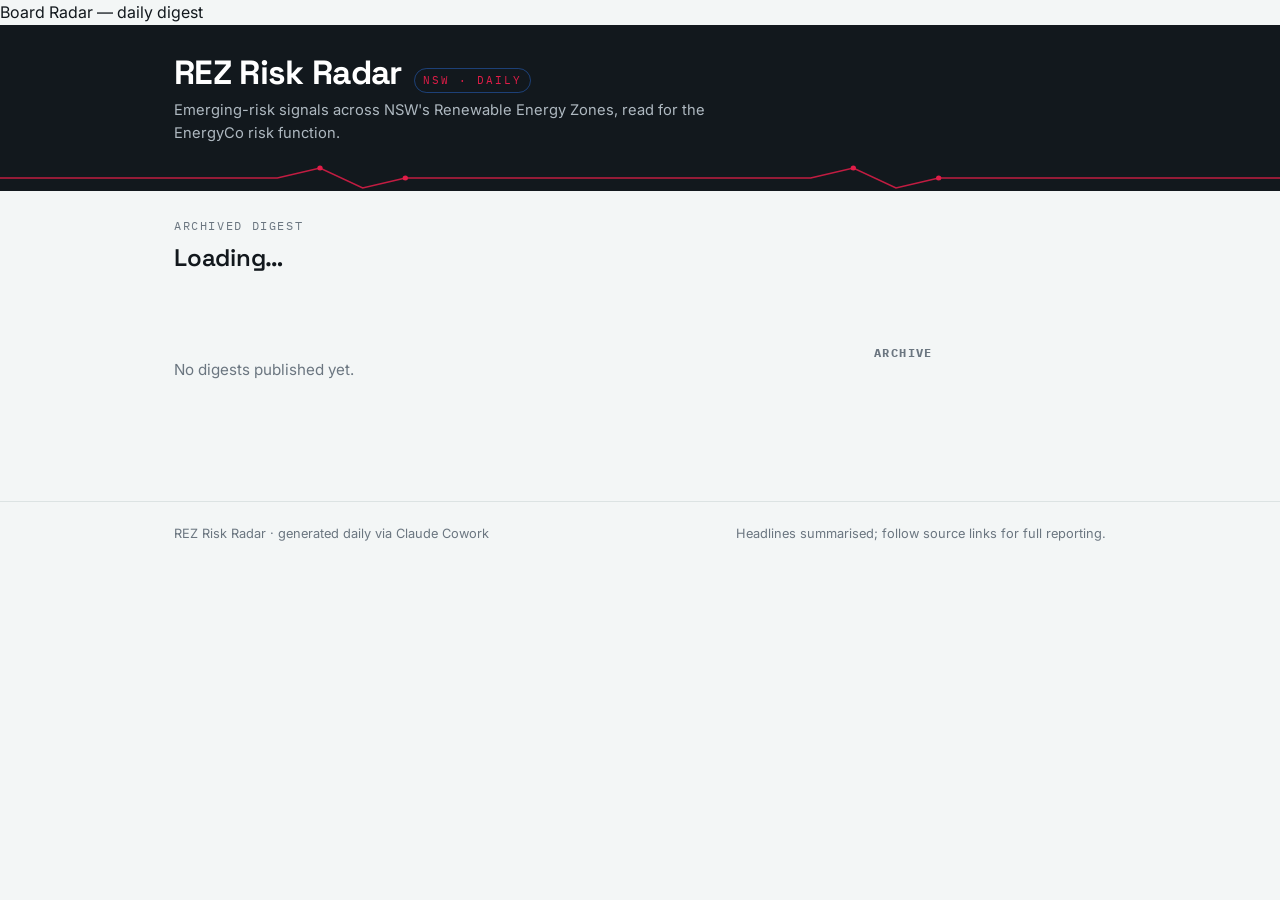
==== digest.html @ 26861f56 "Initial Risk, Finance & Board Radar site" ====
<!DOCTYPE html>
<html lang="en-AU">
<head>
  <meta charset="utf-8">
  <meta name="viewport" content="width=device-width, initial-scale=1">
  <title>Risk, Finance <title>REZ Risk Radar — NSW EnergyCo daily digest</title> Board Radar — daily digest</title>
  <meta name="description" content="A daily risk-intelligence digest tracking emerging signals across NSW's Renewable Energy Zones.">
  <link rel="preconnect" href="https://fonts.googleapis.com">
  <link rel="preconnect" href="https://fonts.gstatic.com" crossorigin>
  <link href="https://fonts.googleapis.com/css2?family=Space+Grotesk:wght@500;600;700&family=Inter:wght@400;500;600&family=IBM+Plex+Mono:wght@400;500;600&display=swap" rel="stylesheet">
  <link rel="stylesheet" href="assets/styles.css">
</head>
<body>
  <header class="masthead">
    <div class="wrap">
      <div class="brand">
        <h1 id="brand-title">REZ Risk Radar</h1>
        <span class="mark">NSW · Daily</span>
      </div>
      <p class="tagline" id="tagline">Emerging-risk signals across NSW's Renewable Energy Zones, read for the EnergyCo risk function.</p>
    </div>
    <svg class="voltage" viewBox="0 0 1200 26" preserveAspectRatio="none" aria-hidden="true">
      <path d="M0,13 L260,13 L300,3 L340,23 L380,13 L760,13 L800,3 L840,23 L880,13 L1200,13"/>
      <circle cx="300" cy="3" r="2.5"/><circle cx="380" cy="13" r="2.5"/>
      <circle cx="800" cy="3" r="2.5"/><circle cx="880" cy="13" r="2.5"/>
    </svg>
  </header>

  <main class="wrap">
    <div class="digest-head">
      <div class="eyebrow">Archived digest</div>
      <div class="digest-date" id="digest-date">Loading…</div>
      <p class="posture" id="posture"></p>
      <div class="counts" id="counts"></div>
    </div>

    <div class="shell">
      <div id="body"><div class="loading">Loading signals…</div></div>
      <aside class="rail">
        <h2>Archive</h2>
        <ul class="archive" id="archive"></ul>
      </aside>
    </div>
  </main>

  <footer>
    <div class="wrap">
      <span>REZ Risk Radar · generated daily via Claude Cowork</span>
      <span>Headlines summarised; follow source links for full reporting.</span>
    </div>
  </footer>

  <script src="assets/app.js"></script>
</body>
</html>
---- assets/styles.css ----
/* ============================================================
   REZ Risk Radar — design system
   Display: Space Grotesk · Body: Inter · Data: IBM Plex Mono
   Severity busbar spines + voltage-line masthead motif.
   ============================================================ */

:root {
  --ink:        #12181d;
  --ink-soft:   #3a444d;
  --muted:      #6b7680;
  --paper:      #f3f6f6;
  --surface:    #ffffff;
  --line:       #dce3e3;
  --line-soft:  #e9eeee;

  --accent:     #6b1f3a;   /* deep institutional blue */
  --accent-live:#e11d48;   /* "live wire" cyan-blue    */

  --act:        #b42318;  --act-bg:    #fef3f2;  --act-line:    #fda29b;
  --watch:      #b54708;  --watch-bg:  #fffaeb;  --watch-line:  #fec84b;
  --inform:     #155e75;  --inform-bg: #ecfdff;  --inform-line: #67e8f9;

  --r: 10px;
  --maxw: 980px;
  --shadow: 0 1px 2px rgba(18,24,29,.04), 0 8px 24px -16px rgba(18,24,29,.18);
}

* { box-sizing: border-box; }

html { -webkit-text-size-adjust: 100%; }

body {
  margin: 0;
  background: var(--paper);
  color: var(--ink);
  font-family: "Inter", system-ui, -apple-system, sans-serif;
  font-size: 16px;
  line-height: 1.55;
  -webkit-font-smoothing: antialiased;
}

a { color: var(--accent); text-decoration: none; }
a:hover { color: var(--accent-live); text-decoration: underline; text-underline-offset: 2px; }

:focus-visible { outline: 2px solid var(--accent-live); outline-offset: 2px; border-radius: 3px; }

.wrap { max-width: var(--maxw); margin: 0 auto; padding: 0 24px; }

/* ---------- Masthead ---------- */
.masthead {
  background: var(--ink);
  color: #fff;
  padding: 30px 0 0;
  position: relative;
  overflow: hidden;
}
.masthead .wrap { position: relative; z-index: 2; }
.brand {
  display: flex; align-items: baseline; gap: 12px; flex-wrap: wrap;
}
.brand h1 {
  font-family: "Space Grotesk", sans-serif;
  font-weight: 700;
  font-size: clamp(1.5rem, 4vw, 2.1rem);
  letter-spacing: -.02em;
  margin: 0;
  line-height: 1.05;
}
.brand .mark {
  font-family: "IBM Plex Mono", monospace;
  font-size: .7rem; letter-spacing: .18em; text-transform: uppercase;
  color: var(--accent-live);
  border: 1px solid rgba(45,125,255,.4);
  padding: 3px 8px; border-radius: 999px;
}
.tagline {
  color: #aeb8c0; font-size: .92rem; margin: 6px 0 0;
  max-width: 60ch;
}
/* voltage line motif */
.voltage {
  display: block; width: 100%; height: 26px; margin-top: 20px;
}
.voltage path { stroke: var(--accent-live); stroke-width: 1.5; fill: none; opacity: .85; }
.voltage circle { fill: var(--accent-live); }

/* ---------- Digest header (date + posture) ---------- */
.digest-head { padding: 26px 0 6px; }
.eyebrow {
  font-family: "IBM Plex Mono", monospace;
  font-size: .72rem; letter-spacing: .14em; text-transform: uppercase;
  color: var(--muted);
}
.digest-date {
  font-family: "Space Grotesk", sans-serif; font-weight: 600;
  font-size: clamp(1.15rem, 3vw, 1.5rem); margin: 4px 0 10px; letter-spacing: -.01em;
}
.posture {
  font-size: 1.02rem; color: var(--ink-soft); margin: 0 0 16px; max-width: 70ch;
}

/* counts strip */
.counts { display: flex; gap: 10px; flex-wrap: wrap; margin: 0 0 6px; }
.count {
  display: inline-flex; align-items: baseline; gap: 7px;
  font-family: "IBM Plex Mono", monospace; font-size: .78rem;
  padding: 6px 11px; border-radius: 999px; border: 1px solid var(--line);
  background: var(--surface); text-transform: uppercase; letter-spacing: .08em;
}
.count b { font-size: 1rem; }
.count.act    { color: var(--act);    border-color: var(--act-line); }
.count.watch  { color: var(--watch);  border-color: var(--watch-line); }
.count.inform { color: var(--inform); border-color: var(--inform-line); }

/* ---------- Layout ---------- */
.shell { display: grid; grid-template-columns: 1fr 232px; gap: 40px; padding: 14px 0 80px; }
@media (max-width: 820px) { .shell { grid-template-columns: 1fr; } .rail { order: -1; } }

/* ---------- Sections ---------- */
.section { margin: 26px 0 0; }
.section > h2 {
  font-family: "Space Grotesk", sans-serif; font-size: 1.05rem; font-weight: 600;
  letter-spacing: -.01em; margin: 0 0 12px; padding-bottom: 8px;
  border-bottom: 1px solid var(--line);
  display: flex; align-items: center; justify-content: space-between;
}
.section > h2 .tally { font-family: "IBM Plex Mono", monospace; font-size: .72rem; color: var(--muted); font-weight: 400; }

/* item card with severity busbar spine */
.item {
  position: relative;
  background: var(--surface);
  border: 1px solid var(--line-soft);
  border-radius: var(--r);
  padding: 14px 16px 14px 18px;
  margin: 0 0 10px;
  box-shadow: var(--shadow);
}
.item::before {
  content: ""; position: absolute; left: 0; top: 0; bottom: 0; width: 4px;
  border-radius: var(--r) 0 0 var(--r);
}
.item.act::before    { background: var(--act); }
.item.watch::before  { background: var(--watch); }
.item.inform::before { background: var(--inform); }

.item-top { display: flex; align-items: center; gap: 9px; margin-bottom: 5px; flex-wrap: wrap; }
.sev {
  font-family: "IBM Plex Mono", monospace; font-size: .66rem; font-weight: 600;
  letter-spacing: .1em; text-transform: uppercase; padding: 2px 7px; border-radius: 4px;
}
.sev.act    { color: var(--act);    background: var(--act-bg); }
.sev.watch  { color: var(--watch);  background: var(--watch-bg); }
.sev.inform { color: var(--inform); background: var(--inform-bg); }

.rez-tag {
  font-family: "IBM Plex Mono", monospace; font-size: .66rem; color: var(--accent);
  background: #eef3fc; padding: 2px 7px; border-radius: 4px; letter-spacing: .04em;
}

.item h3 { font-size: 1.02rem; font-weight: 600; margin: 2px 0 5px; line-height: 1.35; letter-spacing: -.01em; }
.item p  { margin: 0 0 8px; color: var(--ink-soft); font-size: .95rem; }
.sowhat {
  font-size: .9rem; color: var(--ink); background: var(--paper);
  border-left: 2px solid var(--line); padding: 7px 11px; border-radius: 0 6px 6px 0; margin: 0 0 9px;
}
.sowhat b { font-family: "IBM Plex Mono", monospace; font-size: .66rem; letter-spacing: .1em; text-transform: uppercase; color: var(--muted); display: block; margin-bottom: 2px; }

.item-meta { display: flex; align-items: center; gap: 8px; flex-wrap: wrap; font-size: .8rem; color: var(--muted); }
.item-meta .src { font-weight: 500; color: var(--ink-soft); }
.paywall { font-family: "IBM Plex Mono", monospace; font-size: .64rem; letter-spacing: .06em; text-transform: uppercase; color: var(--watch); border: 1px solid var(--watch-line); padding: 1px 6px; border-radius: 4px; }

/* ---------- Rail / archive ---------- */
.rail h2 {
  font-family: "IBM Plex Mono", monospace; font-size: .72rem; letter-spacing: .12em;
  text-transform: uppercase; color: var(--muted); margin: 26px 0 12px;
}
.archive { list-style: none; margin: 0; padding: 0; }
.archive li { margin: 0 0 2px; }
.archive a {
  display: flex; justify-content: space-between; align-items: center; gap: 8px;
  padding: 8px 10px; border-radius: 7px; font-size: .85rem; color: var(--ink-soft);
}
.archive a:hover { background: var(--surface); text-decoration: none; }
.archive a.current { background: var(--surface); color: var(--ink); font-weight: 600; box-shadow: var(--shadow); }
.archive .date { font-family: "IBM Plex Mono", monospace; font-size: .78rem; }
.archive .dots { display: inline-flex; gap: 3px; }
.dot { width: 7px; height: 7px; border-radius: 50%; }
.dot.act { background: var(--act); } .dot.watch { background: var(--watch); } .dot.inform { background: var(--inform); }

/* ---------- States / footer ---------- */
.empty, .loading { padding: 40px 0; color: var(--muted); font-size: .95rem; }
.error { padding: 14px 16px; background: var(--act-bg); border: 1px solid var(--act-line); color: var(--act); border-radius: var(--r); font-size: .9rem; }
footer { border-top: 1px solid var(--line); padding: 22px 0 50px; color: var(--muted); font-size: .8rem; }
footer .wrap { display: flex; justify-content: space-between; gap: 16px; flex-wrap: wrap; }

/* fade-up, motion-safe only */
@media (prefers-reduced-motion: no-preference) {
  .item, .section { animation: rise .4s ease both; }
  @keyframes rise { from { opacity: 0; transform: translateY(6px); } to { opacity: 1; transform: none; } }
}
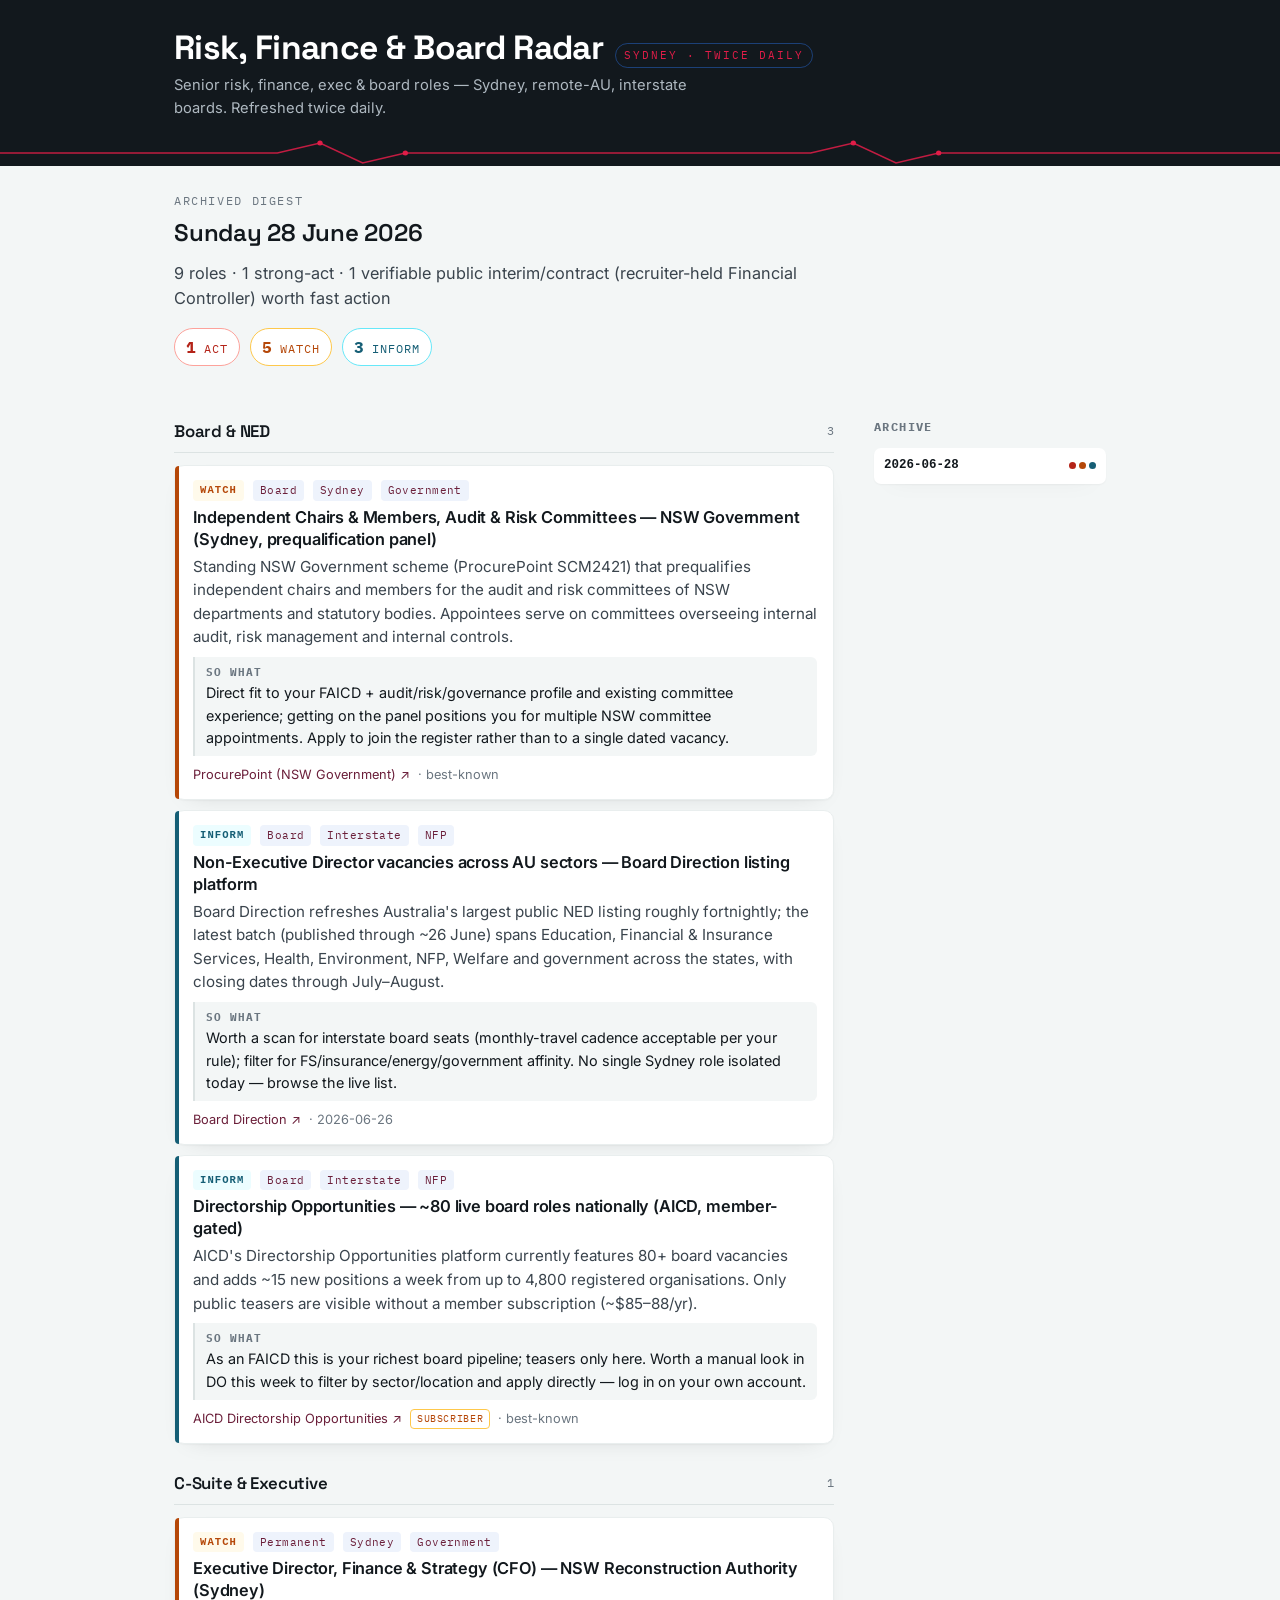
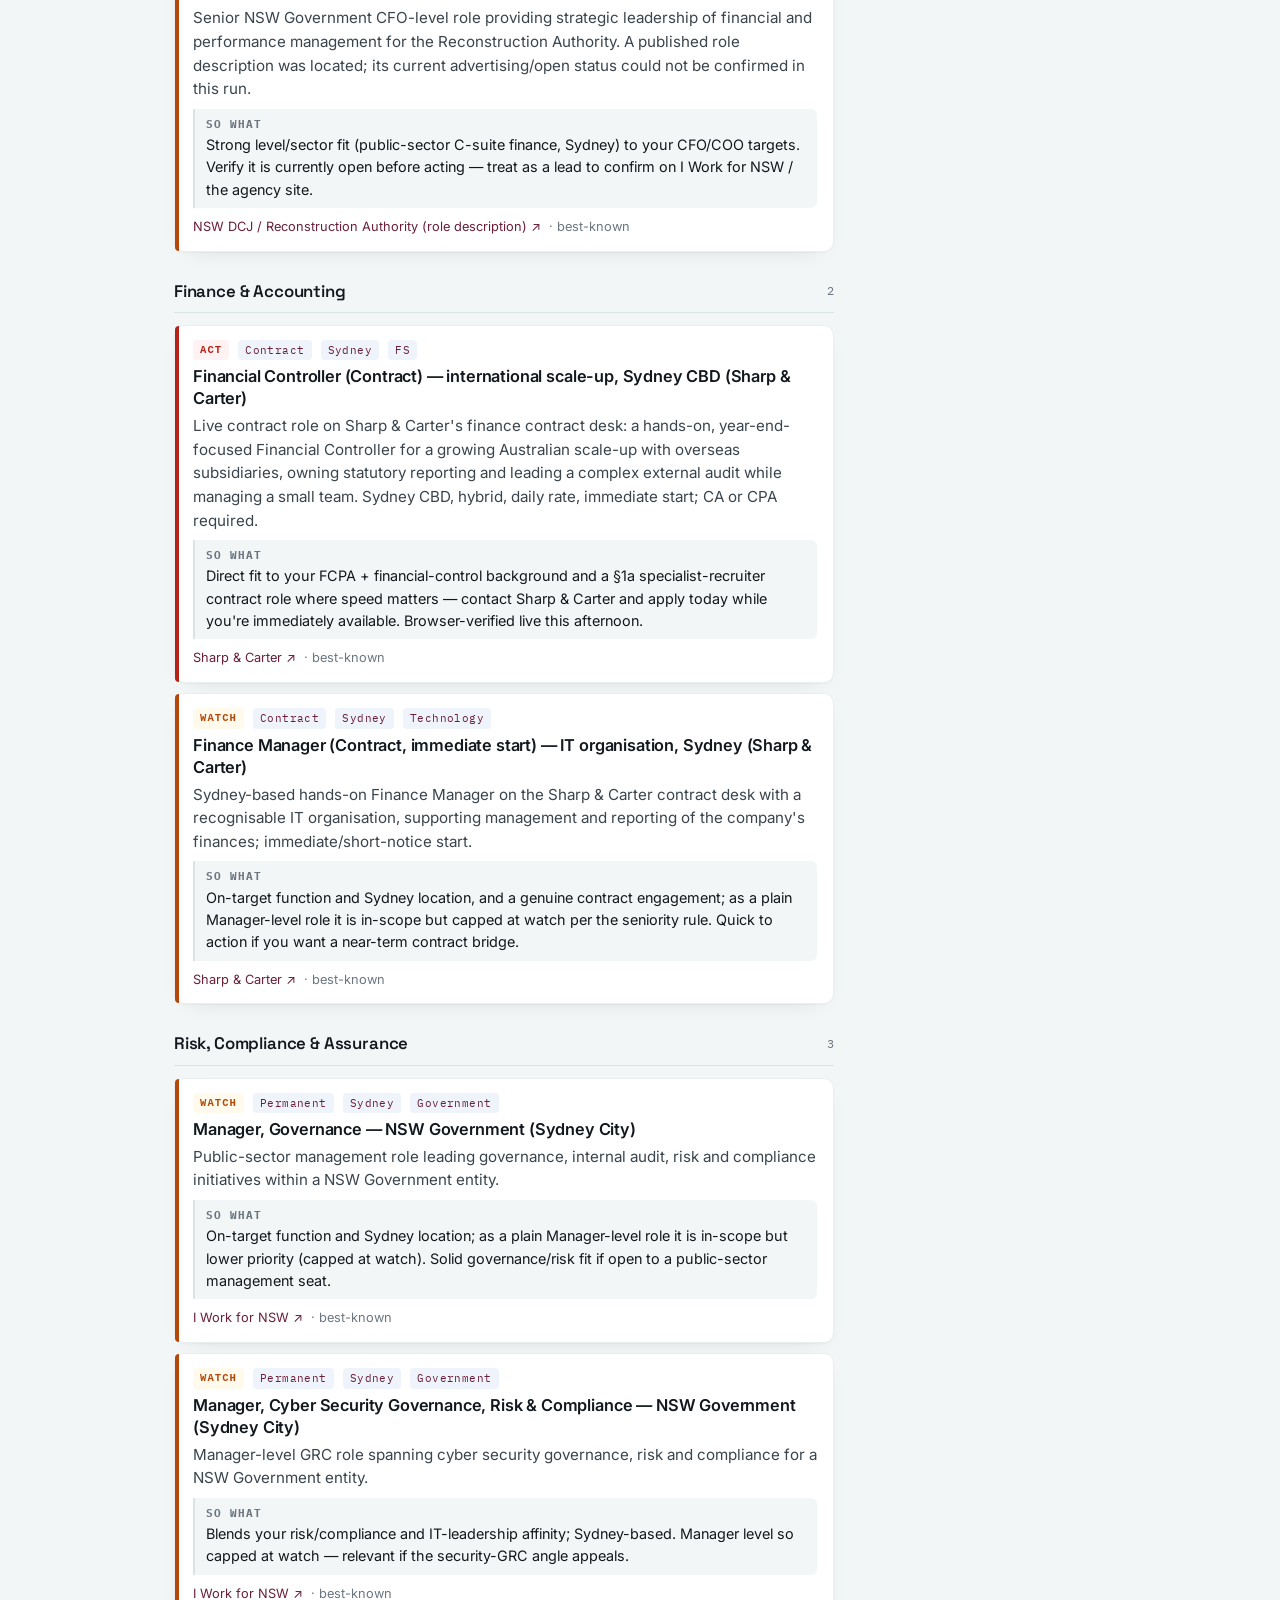
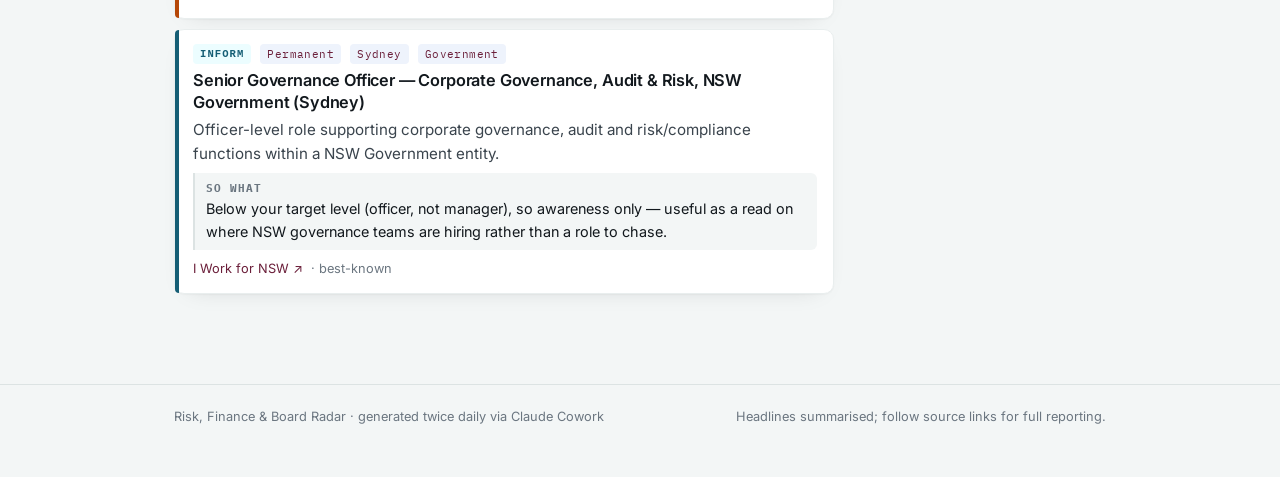
==== commit 79f53e02: "digest: 2026-06-28 (auto)" ====
--- a/digest.html
+++ b/digest.html
@@ -3,8 +3,8 @@
 <head>
   <meta charset="utf-8">
   <meta name="viewport" content="width=device-width, initial-scale=1">
-  <title>Risk, Finance <title>REZ Risk Radar — NSW EnergyCo daily digest</title> Board Radar — daily digest</title>
-  <meta name="description" content="A daily risk-intelligence digest tracking emerging signals across NSW's Renewable Energy Zones.">
+  <title>Risk, Finance &amp; Board Radar — daily digest</title>
+  <meta name="description" content="A twice-daily scan of senior risk, finance, executive and board roles across Sydney, remote-AU and interstate boards.">
   <link rel="preconnect" href="https://fonts.googleapis.com">
   <link rel="preconnect" href="https://fonts.gstatic.com" crossorigin>
   <link href="https://fonts.googleapis.com/css2?family=Space+Grotesk:wght@500;600;700&family=Inter:wght@400;500;600&family=IBM+Plex+Mono:wght@400;500;600&display=swap" rel="stylesheet">
@@ -14,10 +14,10 @@
   <header class="masthead">
     <div class="wrap">
       <div class="brand">
-        <h1 id="brand-title">REZ Risk Radar</h1>
-        <span class="mark">NSW · Daily</span>
+        <h1 id="brand-title">Risk, Finance &amp; Board Radar</h1>
+        <span class="mark">Sydney · Twice daily</span>
       </div>
-      <p class="tagline" id="tagline">Emerging-risk signals across NSW's Renewable Energy Zones, read for the EnergyCo risk function.</p>
+      <p class="tagline" id="tagline">Senior risk, finance, exec &amp; board roles — Sydney, remote-AU, interstate boards. Refreshed twice daily.</p>
     </div>
     <svg class="voltage" viewBox="0 0 1200 26" preserveAspectRatio="none" aria-hidden="true">
       <path d="M0,13 L260,13 L300,3 L340,23 L380,13 L760,13 L800,3 L840,23 L880,13 L1200,13"/>
@@ -45,7 +45,7 @@
 
   <footer>
     <div class="wrap">
-      <span>REZ Risk Radar · generated daily via Claude Cowork</span>
+      <span>Risk, Finance &amp; Board Radar · generated twice daily via Claude Cowork</span>
       <span>Headlines summarised; follow source links for full reporting.</span>
     </div>
   </footer>
